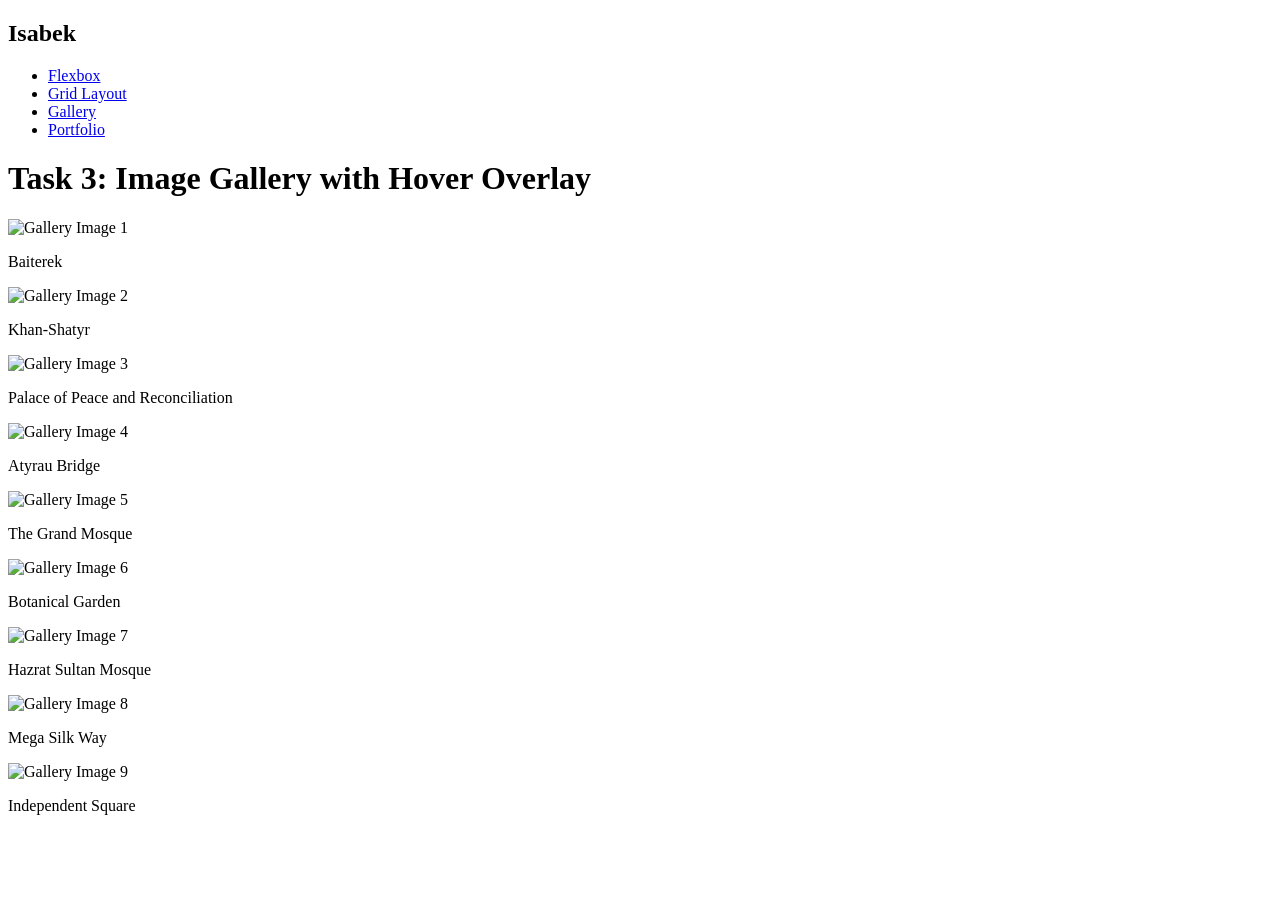
==== gallery.html @ 4fb731d5 "Add files via upload" ====
<!DOCTYPE html>
<html lang="en">
<head>
    <meta charset="UTF-8">
    <meta name="viewport" content="width=device-width, initial-scale=1.0">
    <title>Assignment 2 - Grid Gallery</title>
    <link rel="stylesheet" href="css/style.css">
</head>
<body>

    <header class="navbar">
        <div class="logo">
            <h2>Isabek</h2>
        </div>
        <nav>
            <ul class="nav-links">
                <li><a href="index.html">Flexbox</a></li>
                <li><a href="layout.html">Grid Layout</a></li>
                <li><a href="gallery.html" class="active">Gallery</a></li>
                <li><a href="portfolio.html">Portfolio</a></li>
            </ul>
        </nav>
    </header>

    <main class="container">
        <h1>Task 3: Image Gallery with Hover Overlay</h1>

        <section class="gallery-grid">
            <div class="gallery-item">
                <img src="https://thumb.wikimedia.org/wikipedia/en/thumb/6/66/Central_Downtown_Astana_2.jpg/1280px-Central_Downtown_Astana_2.jpg?utm_source=en.wikipedia.org&utm_campaign=imageinfo&utm_content=thumbnail" alt="Gallery Image 1">
                <div class="overlay">
                    <p class="caption">Baiterek</p>
                </div>
            </div>

            <div class="gallery-item">
                <img src="https://thumb.wikimedia.org/wikipedia/en/thumb/c/c8/Khan_Shatyr%2C_Astana.jpg/1280px-Khan_Shatyr%2C_Astana.jpg?utm_source=en.wikipedia.org&utm_campaign=imageinfo&utm_content=thumbnail" alt="Gallery Image 2">
                <div class="overlay">
                    <p class="caption">Khan-Shatyr</p>
                </div>
            </div>

            <div class="gallery-item">
                <img src="https://res.caclimate.fund/imgs/attractions/dvorets_mira_i_soglasija/06_dvorets_mira_i_soglasija_desc_1.webp" alt="Gallery Image 3">
                <div class="overlay">
                    <p class="caption">Palace of Peace and Reconciliation</p>
                </div>
            </div>

            <div class="gallery-item">
                <img src="https://ais.citypass.kz/media/attractions/1be03bbed5957a58849daeb4b3497016.jpg" alt="Gallery Image 4">
                <div class="overlay">
                    <p class="caption">Atyrau Bridge</p>
                </div>
            </div>

            <div class="gallery-item">
                <img src="https://encrypted-tbn0.gstatic.com/images?q=tbn:ANd9GcTaytJg33prn9cg1GydirWDA9a9nqcdN7rnw8xiTj8PGt23vISDmmrF5NE&s=10" alt="Gallery Image 5">
                <div class="overlay">
                    <p class="caption">The Grand Mosque</p>
                </div>
            </div>

            <div class="gallery-item">
                <img src="https://encrypted-tbn0.gstatic.com/images?q=tbn:ANd9GcQPGPa5ASmLdit1F6TV0FzsCwQIvEJUBGI6RTBAm2bHcM3rB5E0MkzFfxY&s=10" alt="Gallery Image 6">
                <div class="overlay">
                    <p class="caption">Botanical Garden</p>
                </div>
            </div>

            <div class="gallery-item">
                <img src="https://encrypted-tbn0.gstatic.com/images?q=tbn:ANd9GcQzPthMqZjeWDAtYx7YJVNn7FutotknDL6uIYkK-HZnxA&s=10" alt="Gallery Image 7">
                <div class="overlay">
                    <p class="caption">Hazrat Sultan Mosque</p>
                </div>
            </div>

            <div class="gallery-item">
                <img src="https://vlast.kz/media/pages/h3/1459239996btza2_1000x768.jpg" alt="Gallery Image 8">
                <div class="overlay">
                    <p class="caption">Mega Silk Way</p>
                </div>
            </div>

            <div class="gallery-item">
                <img src="https://encrypted-tbn0.gstatic.com/images?q=tbn:ANd9GcTGL_HmfCnwuDa7RBThpMT-c4HG-W2mCHwgGLHqGmszig&s" alt="Gallery Image 9">
                <div class="overlay">
                    <p class="caption">Independent Square</p>
                </div>
            </div>
        </section>
    </main>

</body>
</html>
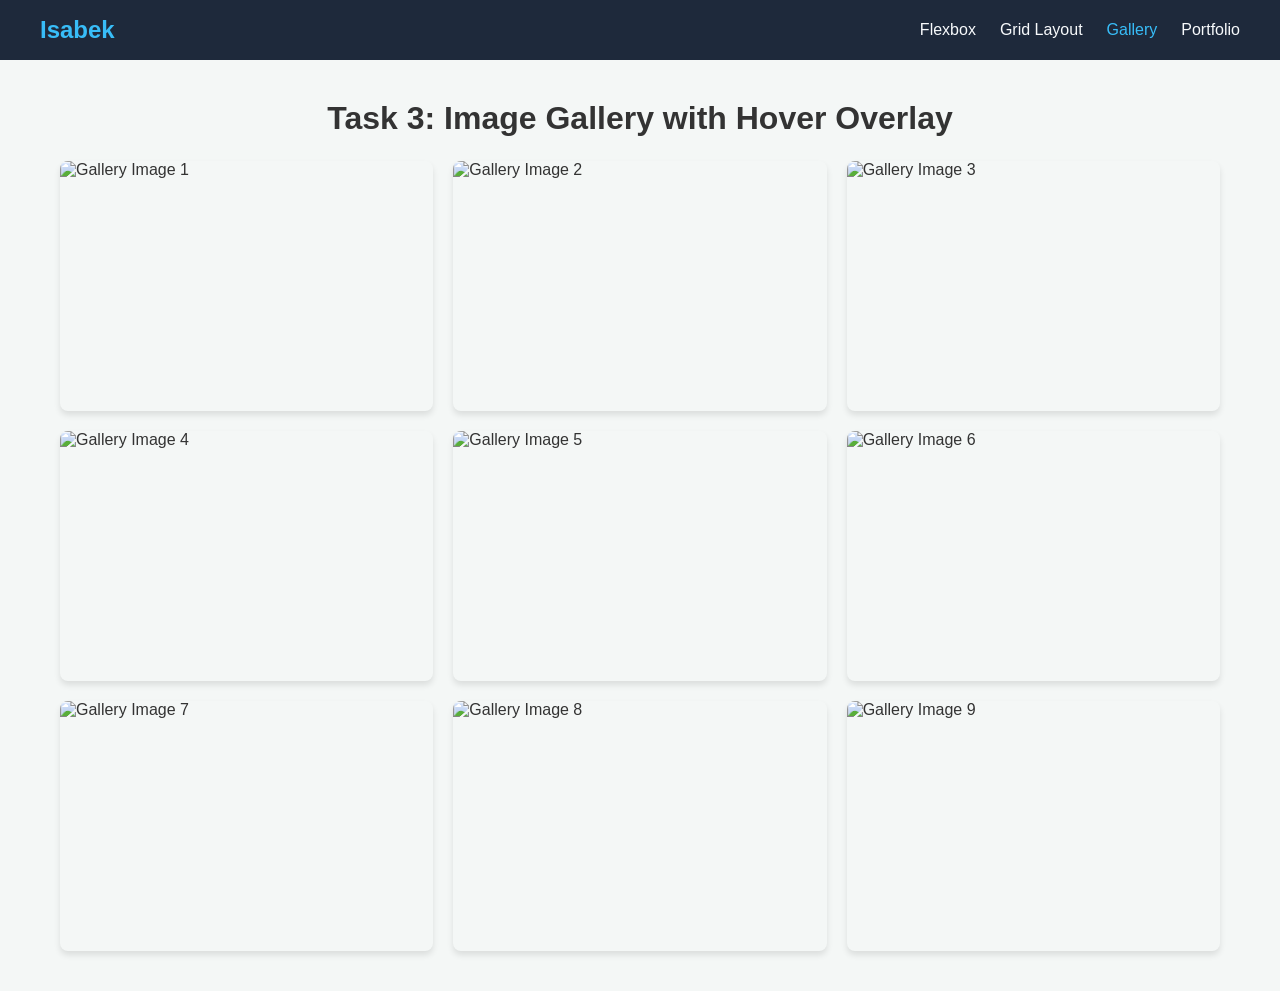
==== commit 0beea732: "Update gallery.html" ====
--- a/gallery.html
+++ b/gallery.html
@@ -4,7 +4,7 @@
     <meta charset="UTF-8">
     <meta name="viewport" content="width=device-width, initial-scale=1.0">
     <title>Assignment 2 - Grid Gallery</title>
-    <link rel="stylesheet" href="css/style.css">
+    <link rel="stylesheet" href="style.css">
 </head>
 <body>
 
@@ -92,4 +92,4 @@
     </main>
 
 </body>
-</html>+</html>
--- a/style.css
+++ b/style.css
@@ -0,0 +1,402 @@
+* {
+    margin: 0;
+    padding: 0;
+    box-sizing: border-box;
+    font-family: Arial, sans-serif;
+}
+
+body {
+    background-color: #f4f7f6;
+    color: #333;
+}
+
+.container {
+    max-width: 1200px;
+    margin: 40px auto;
+    padding: 0 20px;
+}
+
+h1 {
+    margin-bottom: 24px;
+    text-align: center;
+}
+
+/*--- Task 0: Navigation Bar (Flexbox) ---*/
+
+.navbar {
+    display: flex;
+    justify-content: space-between;
+    align-items: center;          
+    background-color: #1e293b;
+    padding: 16px 40px;
+    color: #ffffff;
+}
+
+.navbar .logo h2 {
+    color: #38bdf8;
+}
+
+.nav-links {
+    display: flex;
+    list-style: none;
+    gap: 24px;                 
+}
+
+.nav-links a {
+    color: #f8fafc;
+    text-decoration: none;
+    font-weight: 500;
+    transition: color 0.3s ease;
+}
+
+.nav-links a:hover,
+.nav-links a.active {
+    color: #38bdf8;
+}
+
+/*--- Task 1: Card Row (Flexbox) ---*/
+
+.card-container {
+    display: flex;
+    gap: 24px;                  
+    justify-content: center;
+}
+
+.card {
+    background: #ffffff;
+    border-radius: 8px;
+    overflow: hidden;
+    box-shadow: 0 4px 6px rgba(0, 0, 0, 0.1);
+    flex: 1;                   
+    display: flex;
+    flex-direction: column;         
+    transition: transform 0.3s ease, box-shadow 0.3s ease;
+}
+
+.card:hover {
+    transform: translateY(-8px);   
+    box-shadow: 0 12px 20px rgba(0, 0, 0, 0.15);
+}
+
+.card img {
+    width: 100%;
+    height: 180px;
+    object-fit: cover;
+}
+
+.card-content {
+    padding: 20px;
+    display: flex;
+    flex-direction: column;
+    flex-grow: 1;              
+    justify-content: space-between; 
+}
+
+.card-content h3 {
+    margin-bottom: 12px;
+}
+
+.card-content p {
+    color: #64748b;
+    margin-bottom: 20px;
+    line-height: 1.5;
+}
+
+.btn {
+    display: inline-block;
+    text-align: center;
+    background-color: #0284c7;
+    color: #ffffff;
+    padding: 10px 16px;
+    text-decoration: none;
+    border-radius: 6px;
+    transition: background-color 0.3s ease;
+}
+
+.btn:hover {
+    background-color: #0369a1;
+}
+
+/* ===================================
+   Task 2: Page Layout with Grid Areas
+   =================================== */
+.grid-layout-container {
+    max-width: 1200px;
+    margin: 40px auto;
+    padding: 0 20px;
+    display: grid;
+    /* Определение колонок: сайдбар 250px, основной контент берет остаток (1fr) */
+    grid-template-columns: 250px 1fr;
+    /* Определение строк: авто-высота шапки, основное содержимое минимум 400px, авто-высота футера */
+    grid-template-rows: auto minmax(400px, auto) auto;
+    /* Карта сетки с помощью именованных областей */
+    grid-template-areas:
+        "header  header"
+        "sidebar main"
+        "footer  footer";
+    gap: 20px;
+}
+
+.grid-header {
+    grid-area: header;
+    background-color: #38bdf8;
+    color: #0f172a;
+    padding: 24px;
+    border-radius: 8px;
+    text-align: center;
+}
+
+.grid-sidebar {
+    grid-area: sidebar;
+    background-color: #ffffff;
+    padding: 24px;
+    border-radius: 8px;
+    box-shadow: 0 4px 6px rgba(0, 0, 0, 0.05);
+}
+
+.grid-sidebar h3 {
+    margin-bottom: 16px;
+    color: #1e293b;
+}
+
+.grid-sidebar ul {
+    list-style: none;
+}
+
+.grid-sidebar li {
+    margin-bottom: 12px;
+}
+
+.grid-sidebar a {
+    color: #0284c7;
+    text-decoration: none;
+}
+
+.grid-sidebar a:hover {
+    text-decoration: underline;
+}
+
+.grid-main {
+    grid-area: main;
+    background-color: #ffffff;
+    padding: 30px;
+    border-radius: 8px;
+    box-shadow: 0 4px 6px rgba(0, 0, 0, 0.05);
+}
+
+.grid-main h2 {
+    margin-bottom: 16px;
+    color: #1e293b;
+}
+
+.grid-main p {
+    color: #475569;
+    line-height: 1.6;
+}
+
+.grid-footer {
+    grid-area: footer;
+    background-color: #1e293b;
+    color: #ffffff;
+    padding: 20px;
+    border-radius: 8px;
+    text-align: center;
+}
+
+/* ===================================
+   Task 3: Image Gallery (Grid + Overlay)
+   =================================== */
+   
+.gallery-grid {
+    display: grid;
+    /* 3 колонки одинаковой ширины */
+    grid-template-columns: repeat(3, 1fr);
+    gap: 20px;
+}
+
+.gallery-item {
+    position: relative;
+    border-radius: 8px;
+    overflow: hidden;
+    height: 250px;
+    box-shadow: 0 4px 6px rgba(0, 0, 0, 0.1);
+}
+
+.gallery-item img {
+    width: 100%;
+    height: 100%;
+    object-fit: cover;
+    display: block;
+    transition: transform 0.3s ease;
+}
+
+/* Оверлей (темная подложка с текстом) */
+.overlay {
+    position: absolute;
+    top: 0;
+    left: 0;
+    width: 100%;
+    height: 100%;
+    background: rgba(15, 23, 42, 0.75); /* Полупрозрачный темно-синий */
+    display: flex;
+    justify-content: center;
+    align-items: center;
+    opacity: 0;                          /* По умолчанию не видно */
+    transition: opacity 0.3s ease;
+}
+
+.caption {
+    color: #ffffff;
+    font-size: 1.2rem;
+    font-weight: 600;
+    text-align: center;
+    transform: translateY(15px);
+    transition: transform 0.3s ease;
+}
+
+/* Hover-эффекты */
+.gallery-item:hover img {
+    transform: scale(1.08);              /* Легкое увеличение картинки */
+}
+
+.gallery-item:hover .overlay {
+    opacity: 1;                          /* Проявление оверлея при наведении */
+}
+
+.gallery-item:hover .caption {
+    transform: translateY(0);            /* Плавное всплытие текста */
+}
+
+/* ===================================
+   Task 4: Portfolio Page (Flexbox + Grid)
+   =================================== */
+
+/* Основной макет страницы на CSS Grid */
+.portfolio-container {
+    max-width: 1200px;
+    margin: 40px auto;
+    padding: 0 20px;
+    display: grid;
+    /* Проекты слева (основная часть), сайдбар справа (300px) */
+    grid-template-columns: 1fr 300px;
+    gap: 30px;
+}
+
+.projects-section h1 {
+    text-align: left;
+    margin-bottom: 24px;
+}
+
+/* Сетка для самих проектов внутри основной области */
+.projects-grid {
+    display: grid;
+    grid-template-columns: repeat(auto-fit, minmax(280px, 1fr));
+    gap: 24px;
+}
+
+/* Карточка проекта с внутренним Flexbox */
+.project-card {
+    background-color: #ffffff;
+    border-radius: 8px;
+    overflow: hidden;
+    box-shadow: 0 4px 6px rgba(0, 0, 0, 0.08);
+    display: flex;
+    flex-direction: column; /* Вертикальный Flexbox */
+    transition: transform 0.3s ease, box-shadow 0.3s ease;
+}
+
+.project-card:hover {
+    transform: translateY(-6px);
+    box-shadow: 0 10px 18px rgba(0, 0, 0, 0.12);
+}
+
+.project-card img {
+    width: 100%;
+    height: 180px;
+    object-fit: cover;
+}
+
+/* Внутренняя часть карточки использует Flexbox для прижатия кнопки вниз */
+.project-info {
+    padding: 20px;
+    display: flex;
+    flex-direction: column;
+    justify-content: space-between;
+    flex-grow: 1;
+}
+
+.project-info h3 {
+    margin-bottom: 8px;
+    color: #1e293b;
+}
+
+.project-info p {
+    color: #64748b;
+    font-size: 0.95rem;
+    line-height: 1.5;
+    margin-bottom: 20px;
+}
+
+/* Сайдбар портфолио */
+.portfolio-sidebar {
+    display: flex;
+    flex-direction: column;
+    gap: 24px;
+}
+
+.profile-widget,
+.skills-widget {
+    background: #ffffff;
+    padding: 24px;
+    border-radius: 8px;
+    box-shadow: 0 4px 6px rgba(0, 0, 0, 0.08);
+}
+
+.profile-widget {
+    text-align: center;
+}
+
+.avatar {
+    width: 80px;
+    height: 80px;
+    border-radius: 50%;
+    margin-bottom: 12px;
+}
+
+.profile-widget h3 {
+    margin-bottom: 8px;
+    color: #1e293b;
+}
+
+.profile-widget p {
+    color: #64748b;
+    font-size: 0.9rem;
+    line-height: 1.4;
+}
+
+.skills-widget h4 {
+    margin-bottom: 12px;
+    color: #1e293b;
+}
+
+.skills-list {
+    list-style: none;
+}
+
+.skills-list li {
+    background: #f1f5f9;
+    padding: 8px 12px;
+    margin-bottom: 8px;
+    border-radius: 4px;
+    color: #334155;
+    font-size: 0.9rem;
+}
+
+/* Общий футер внизу */
+.portfolio-footer {
+    background-color: #1e293b;
+    color: #94a3b8;
+    text-align: center;
+    padding: 20px;
+    margin-top: 50px;
+}
